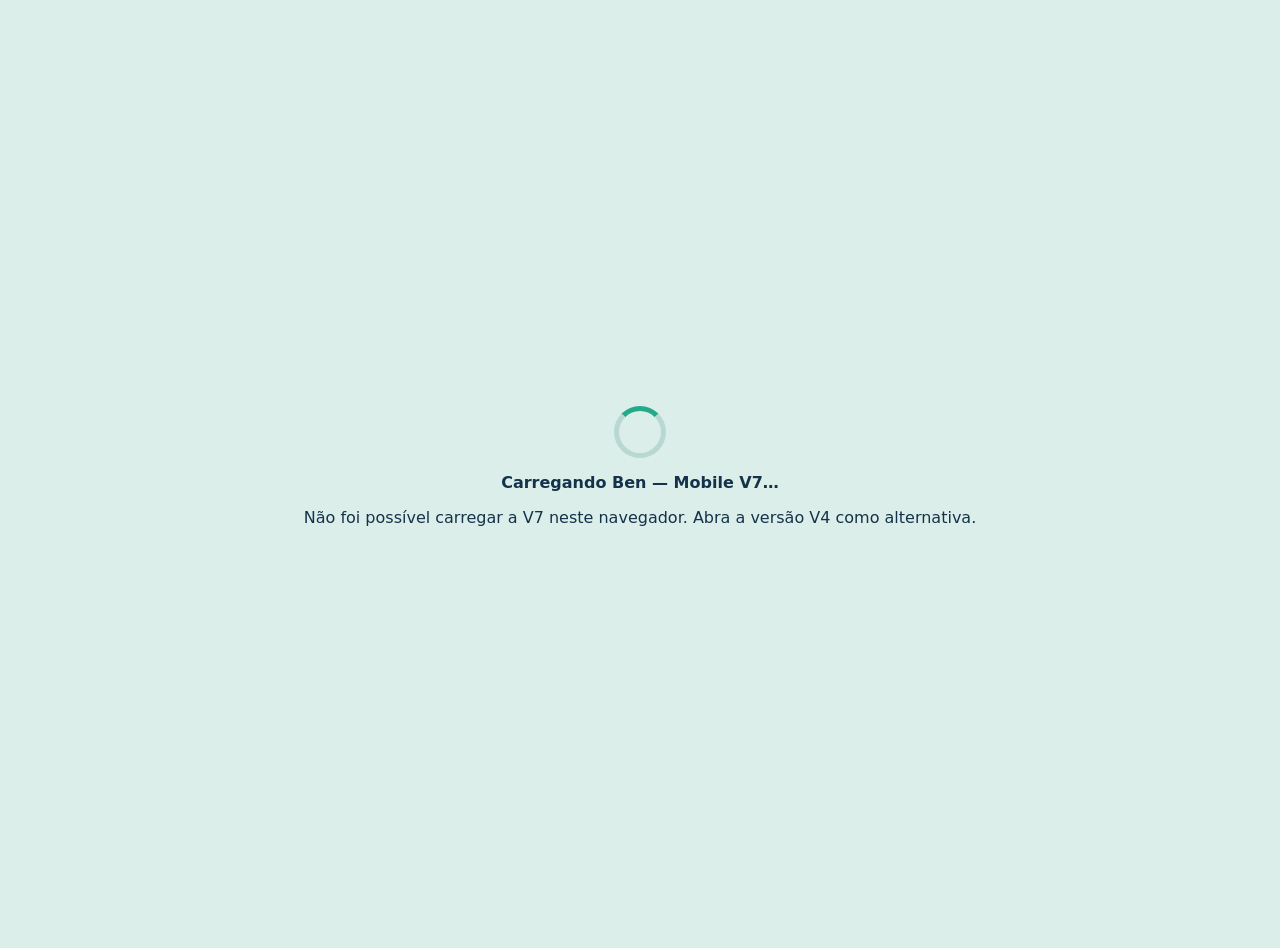
==== mobile-v7.html @ a277fc8c "feat: cria Mobile V7 sem iframes com escala e análise corrigidas" ====
<!doctype html><html lang="pt-BR"><head><meta charset="utf-8"><meta name="viewport" content="width=device-width,initial-scale=1,viewport-fit=cover"><meta name="theme-color" content="#14324a"><title>Ben: Desafio Molecular — Mobile V7</title><style>html,body{margin:0;min-height:100%;background:#dceee9;font-family:system-ui,sans-serif}#boot{min-height:100dvh;display:grid;place-items:center;padding:24px;text-align:center;color:#14324a}.spinner{width:42px;height:42px;border:5px solid #b8d8d1;border-top-color:#24aa8b;border-radius:50%;animation:s .8s linear infinite;margin:auto auto 15px}@keyframes s{to{transform:rotate(360deg)}}</style></head><body><div id="boot"><div><div class="spinner"></div><strong>Carregando Ben — Mobile V7…</strong><p id="status">Preparando a experiência.</p></div></div><script>(async function(){try{if(typeof DecompressionStream!=="function")throw new Error("Navegador sem suporte à descompactação local.");var raw=atob("H4sIANzxYWoC/9W925IjR5Yg9t5fEURNkUBlABUXBCIAFJKbdeGwRkUWp4qkmltdpgkgHJnRBBBgBJCVqCTMunuk1chMY5LNyDQPGtmqd6Qd65X1i3q0Kxvt0+af8Av2E/Ycv0S4e3ggkeyeNdueYSXCw6/[base64]/wJP03RBrK/DRw9ZXWxVbHbsl2WN8izbXNOfltXtruLL3YiPMGaPXW90z5l5gR9CwYbEi9E9eBlHU/7YTeL8W2jjh/1gPi57Os8Wyeje3J8NAh9qruM1yeF5Pk/m2FG6wjYhjINPy+2GQO2BEw4iF54TQAdWn/r9qB9VnV5ejFzHSS4vWNGe/vvgeppddYv0fbo6H02zPCF5F0rYS8SuPc2S3fUyzs/T1cgZL9NV94Kk5xcb7Oz+eA6Q7c7jZbrYjZ4DkHN7m3aLeFV0C5Knc7vYFRuy7G5Tuxuv1wvSZQV26zU5z4j11fOW/SqbZpvMPssBw3bVdExxN7qM8zZdcWc8jWffnufZdgWrTWaEkOEYUV/M8myx6E7JRXyZQotVtiJs/mzq1YxZX5cXnfE6ThJcMVldtgHzpBvnJIZRgFK7m2zdsUwvcuzE/ApWsMmW5ncLMt90+IS2UG1lFwSobHONsBulqwtY7Wbfg2UQsrpO0mK9iHd0FWPT3EXNXjzbpJekbDBfkCt5lOvuOzL9NoX1xOvuBfSxwH7YjhhtcoDzGia52ow32XZ20cXestVoGa/SNWwAfBjPtnkBlddZiphlnffIjkzz7F1JEpZjDddXHFv33CQi4YCRBVAVGfXCfk6WrOAdW8owcMYLsoEuuzCHGeKh5/bJkhOda1949oVvr/[base64]/[base64]/NZmRGfPxtIQ1VnJPvQJi5HQDJhw4ga69MZzSaEkApuebSd9RqjcsZxlOAPBD5mPLIUbzdZFbXDe5bXS+6b/WBWgWlBvflWeNsAe/lrGdpPgMRHW+sGaHi5948TMJBAvP3+vdtCXeWF9zv2Ee078/iwIP2MAmlfd+F5We4dTe7UW8QjCuizbMNUGy7GwEENSgAw13vDJh5D9IhIVej/pjtUNicbYSwHXoISk4eDDDOOAbmvQK5uJiP2Dz3Sv8W4yDL+IopTKOB64jdLHMpZFFebwD4cnveAHmUNllBstqc/[base64]/fmQTIOBI4Gt+Ja8+ynfNRqsYeL7ao7HsRJUtEZdhPEYuWoXpbogv0iadk304cuaXOPsXcexy/Z4NTcrtaWHqQGcAnVeUM4HqUHMh/7mYAwqkZQMSUjCOgk2zFSZ0TUFBSJ+r8yNk5O/vpKpYBon56SRDGBrITSj+yXrR/FluQOzBtEAR0k/kHUM4C5OHcY+JwhJ8kdU8t9zYs/1nb00b6tYxouFUWlj46Mt1anrmz7oU1R2U9YquCqDypJZgaSb5dO0eYMEHDSuX24PR9oe7IEjFkBuJXFxQQCzLomS0IRZRVGAX2D/[base64]/VRJTCob9JU5R2H3MpCtQ4I1vPjwPEG+x6O1OX2pbANxkfryop1AQQrJsM2NzXCAK7FJt9SNaSL+8CgPft6PQqnuoolukcBqcHCc1VWdY8A4Od9xb0ROKZxrF6xIevuarucAq2JyaUraps1bVwuhCSm3/fq7NM3sc+aeaVve8MUL3xhnbvMYgqNK1lXbh2D7akam/0AqRI2YjeHDafbNPAPTHS5RrsNPQzb5QrWM88t+I/ibKgaPAzVUn/[base64]/vi026XzXFTJV2HFikZyjNKi1EVM1gvs1o476nVxk4q5HvU41vaCiA6RUT8XwnpoffBKNMEbxMwzA2BgcMDYQhsjEQE1znEGnWho1gVlHgaRHchnUl10ITXJNOL9VtDF8sX8ketlAH2RTsZO6WuJGx6iqeo/N/kFZr5F9n95Rvk8P+ZY+FGNd6mASCx0o9r3bQ9u+Ulz+JDvPSlXlHNQeXVVxxpQwkzQnzPHLuLbKRqZkRiJ95+xZfxfb5BghAISzjK/ajg2SoGNRbwZFLe5wxIG8VTgnE1OktqtzeDsOHbobncQb+KGNZyLzYKCicAoqSQIEvkqvGzcpH1lMCrkJI1enbB/[base64]/M/3dbJzzKv1m9SAIVUdq3kI6qaeF3lKJcugu3Ev8RTmjzYIDarYuLJUdsbHaYyomBAQT0ilho6VHmXzgcqePlcroYNGSUZPQuQTTPlUxGmwFO7gRvcd4UVHLA0t11O9yK7XC9SSKLwv1Y/CHvqpa3pH8E/T739h0x3I3Xoe+vQ1H7/ebRjcl+qHwX/Obu/NBsRLpmDgk/lg7su+gG5Jn6B12vifDxLdGqBBXv1SyuXWlN2E6FJ2PXaUV1ru1DVOdVnQjlAZY7OcBnxn1Hw7zz7/8tXZ07NGjyp14TBPii87vcuTup+2u4F8NBRyPdAkGDUOJZhTPwqdMJFZ7yDSVSeqy9Z0J2rygQ6TgeUVT2UzoVyFdNjAZxgwjnHYDcwBlyRikr4bhINAkQ/hUZN0IqilOFcCrtsI34o7K89yswRs9OtGd5vTr7SPCGdsQAjFh82QcpuXplIIBZiCvZgFirlV0mSS4ET4SQH3ynFHi3C66fj3TDr3rMERKMNLMHhx9Jt07EgcbKByb6HiF/cDL9Smfqdzg3I59Cc9QRhKvs3gKE0UZm4z1z2qoaBGgfEKaFtni915tgIrKQDGEd2HfY3CB/4M8TAJmEc1c5TJ1wf2IoW0GfFiJ1Yk6uOmE5j1zYYbAt7jZpsnTQQDqRrt0RJaUYVzimFpMGmjDM0bRQ+QEB7ugR/1hwb/vJhbj7q1NToFXQQ7lJ0vsH2HfSJ5xtfbRUGsXlhYJC5AKV918URd+MetGMGzitFTLkZKMtAmymPffqS+qXHTH/72r000xinL45TlS4CKxJmQZFd4we/tBHKDoRcedAI1eOAlVzmFluorl+Izun08FOaMa3ZBZt8q2mCNc0nri7zbOVd5Qr4vO+/SiK7G42DuxLmF73Ar8S5s554z9fq+PpE7cBcq+/jpm8tpwJXcwW5dGgW6h7pP4H/VFLjL1Dyewwdzyq3pGA2oQ9ShC+NqaB56Zml4qe8/2bY17UHTvisHQWOMJNXWCyLpvHy7Sg+Qmisd97ruHWjNbQhIEENa6fK8UR565cGzXx700jNyQfSIg2z6c9BWMHB1hGQTpyszU0atr8+Zsg9MueGono4sBu4Pq3ElCPR90wFz4zl9PJxOgXkcd04/QIvrrkf01MnKIFUdifuSsA1u2w1HHdG/[base64]/5D14rY13pFxy/[base64]/O3eXpFEjn2NBKbL7p1T5XMYFg5NVm0fnwlABP2Mc+idBtSuB04jvI8I2NUAUbV2wF1GgACZ14YD/by6nrZmminU0An9FUXc3JuPf7QRQg9MehOyeYdwWMfqSs1BN7t+ZQJiyNk4LCLDIyrq+uDcQ+jWxV1Mpz7c6fpVISPHbBT/4tsvQbodhEg1xQqNFGHYaZycqhxEbpXmkUqaL1Zi/SYky6fCj0p3kEOl7tNEJIEHYT6wD08ZtiKaFxPUpDo79/PPpwlCUmGtwQJaHDozbFtOS/zNtebiVMqrbR+8rI3VqmHplTHnJ9lSZyCKW/[base64]/EBNuaAMYcjklloT1lCkoBPp7FSuY/FOzflgsotATosiSZR4t4lplB1i7QMRtHE4lAGId9/[base64]/6R9n7QWXkDkF31HvXFEce1G1O3FuDQIojn9a1bs9hagCfN6gb5bQVv+ex4kU3qJpA5/b9aeDZaP4modepx7rJU0LnrzytQ85g6dC8i+lTBw7rKpREIOb86ECEJT029qQIy/l2sTicxRUpWVwqhUrt1dDGo8LZfekk2u/fJfND4/fHRL1xqN9JVZMVNam9yjT8Y40z02mk3OuP5SB4g4ESesssltJDPK60O8kN6TSGqQXTsB8mVaJqyLnOP1sSULHaVY5oSGN5xfUVZRLxoV0TOWqK8MCtUoQHrhQCQjc9dVh4A7q1lWxYJbfVEulcSMU1x2tdbev792sJokxDi+5bg/tWF9NB3fv7Kq2Se64jOXMSj+F9l2a1SqmQrOaw2jJOldklhegH0gkBz7etpyMp6pucsXZdplfSM5v7e4GBO4TYM0SoIfb+oAqxh98dxbOsWrvG2N+9NgHjBRNaTL5Zm/T7YM/WbVPL6wvtVY45r5AyiAApPkOKIXacDiNTWC0a3LHKcUqo1hKKDsQe6lbjgaqV5XiQA5X2hxBW/UCRdHUJfWjMJvkoS0OvDNLcK/u+jKUNBy7u+2MBAwYliTdtnx5jHA2inhMAAHrDQJn3savtRQG1td1Ajwhl2Ffu7ajOc7i7kQYaUCnMThxqx1zlO3GoJcWwDKUTydAp/RnXdX+p4nyt9+lJJ5uOGiOzV8JnmxGuIBDM+jmIim5Oku2MJN1lxjUifOxcP7iuDthxj3+QLvGGpHi1GesX5OAsq9d72Z3G7jvq09uPwKjcwqrfg/KRW8vyYiQQbNK9FBneS4Fm3CKzpiAAuxgLDo+zb61EXKd09qpXeucUr8ExomYwD+eRfY9EYPcnnaZAR5cHOtr8tM+rUt7dwV4e+rpMs6IREfpBzxjU+ZybzKxAXKOjv1B6tWbx6jIu9MB7c8Rx/XRJgc2B40kun/gp8FDSCPrjWqD5QFLTg6POYlF4zAyBilEFTa9PG1G9lOuo08U2x2OTjnEZ5aaUzgAcY2D7bJgMkvj4oNGmAwHXGGpWOwcLZBJpvgTJuKiD19a4WtYv0O48mLtaRzFzUTSduDvVibvEPEIlvu7gufigFnGHDkOhI/qDOPRNp76s0+rMiR0YYliYMv3SW1YGjY6P3sxzT2znudfZN+im1C691oXnQPbYqQTmSwEv+BvZms7XQsrXZlmek5u/v/k7yrjy7Wabx4sR/Aa+Ftuwk/M8XV1ktkXj/DYZni/Eq5tfA7cn0ilDo64nsVZWVwlPbqop5vqED28lsQUNcpzdyOISFCYVA9KQ7RKY3s3vQK5lVpxZa5AM2So+J8tyhrpWG96XRIKgJ7lMip2SSsWBpqOUihM8uehW/Ofn07jthkPb8/q253s2qAcdVhoFtjuA/6K+3QM7vCP1Ww+ilcNnI3gIvfu259C/ndocpeBu6V21cTVZ2SBfkFlI/AbEDE109BzpapWghvj6/SU81NhVJ0MjodQycWuOERcNSxHhT/QWAzNmpDWYF01XxNT0rqsuunl5TH1scpyLPD7L01KUmGbJjvtMwdRyvoVD/R42hzWDPjqEgX4aezF0MpT7EJ5b6VanMDLQm0fjtCnVRQN2D5bt9vmFWDVYTOOiMWrak9i6dEGF6xwKfWtOVdXH1q+iKR1QQwNtaYVCQRma9nm/ktLEIwlJzNQFHDmdSekvHND8kqUoiZ04wt/sPIe/hd80KF68h99W6FTv4bdMevVrbjxfnrLxwhtl81e89k+3MUgQ6/[base64]/hMLnL1XYB1zW9uos0PArVbMMXF2Qx707PO4D6eD6bzzpHJH3Nhvq8j7jXpwwpZoiVAz6lCJR6AIp/eDXs/[base64]/CXiys77bEekxWJUcWuXRC3t03iLtILqx8ZDSwsTJHhn1+K4CI5BevlRyD0haSuiwPlPgRvZrmxxKXbDX166AtIWoCHL6Nz8mtm0P4r/sSVx64t2SP1c+ekHzLjATX8Wb+wHd46D0bv+zP6rlBYbM+6G8xczbjphQeOu2w3Fvioi9+kl2egNTEHDUfvCCwxX+9YaeuQLH8cJf/U+ecXeTQ3QGXPfxubXdms7d9vvKw4qzRTFvWTM5X14z5QaX1DaQEMEE8fVO2A5MZ7D+Fk[... ELLIPSIZATION ...]QzLokgIRYYp7/99+UEq4ZSV/maTxLF+cwJ5Lf/A74fpsa9UQ5MOtIyPsc6e4CWFkZY3zzj5j2pSDSoJ+OOHTgXwm1DOgCmy/Kg2umyQqkwr8qWnkzo6Sku7YmHlnwAc9VK3uVEfmysDY1aIgNKjXmU2OiklWl+5phuQCmH19RYVttSU5ZJX69xI/6JX6nUTT0iIZfvIxVIPg1u9tmlr1PVxexxG5/VYrHZgwbDJgKl/GThYK3z+MffvmP6I15svjhl/+/pMSIEy9u75QYo9QA1BKD9YM0YNp6OH2RHYg7rd6ZptN8CtR181voxraWgLiVoDgwrkjKuCNtqfBXXAuezaA6qw0AyKF9CB5qMUWmOsMRqYsy0tAKlHCWxCQicYmzEDSc2NNxliVxpXLO8/Sc5DE1CwTG/q//sxSQzRj7jAXySyeGYi+uUMcu9M0ogV9GpYBadZ4pNqrAKh9IRSY2YXoL+txYphdtmMnYLZveymLrfLVMX7Aub36dp/A7XYF4oRfgEI5use8onlRGIyNdhjJDfizyIEqkY08pfcPaG/BeHdlJFCCJzFkynFf7NZhGA9RmKerfVhbnH01KL2WadK5h123zFShwM3r40gNUP1sQ/Pl49zzBKnubRaUUkzdvewVykh5o4ot22eS7Lcl3r+kRZZafwZtWj8exdDrVuK8n11ejwAGaivo2DfYYOTYNYsdF0Ctjr/cc6QX+xCuHRqvtYmGDiMPr9dgDIqiApknK34Ig2MAzWcTrgiT4i8Z3wA/qRE445a4v4gIIjnnfgY9VM2OHNhN5KHqm+F+RHS1kNQXUgJA3X3/a7lxj04vJu3SVZO967OulX0NPmKv94YfG4h7LRf/40MsRf5liJOSntGhcQlr84Bjq0fjWHkwI6BXZxq7d6nYvL1r2Z/HmokdTz9sXnZPW+qrFr/Tjkx/HSfIMbWEMvCMwUhs97+l7YAK0hn29xtPiS0L14n1nnM7bxll3zGu5a/cahC+yd5Q4OeH1gJM8i2cXlX+9gHc9qgLgCL1Ndn6+IO0WT2u3i16aTCYTJF784D2dIbut68us7dgOB0YJ1/p0Z0Dn3wILEwMShu/phPQYP+zRCJFi02694flkb1sUTNMOnf60h8Ww2t551qmtkN/HwPHYXoveyxnBwuMNEe/FaWlnPO0px6fwTKHwOXBzGkiLvYreu62TNQBiXE0FoMJLGOVgmCuUXJ207rfKwk22hrIdLcNZsfOjyTX3rYxaP/ztvwbuzL2xrVfAmNEVGDr3kWcLG2zUOmnZXEMH3Ry4cgqVfvib/wmwA0oDqAtnL+AnyCIo/cW/gv9v7d/g5N5+/30LJ8M2wJefvZh8pAQza9dgaKHS0uXo5lho+a73wzXEudlHJ+zXyUdlEKShkXTBBjZZ9/BX2eQjWNDtRNa5Bvp5TW/jBupFYHRgW6/+dJu+BxIBIuLMmt/HLnyH9e0B9PRHbZ7n0unFa+gkeXKRLpJ2jfDqtDndQkWcJOdxGMc6we6UwNbOGP9IWAKkVROilzcr8+FTX/Pts+8YZ83Ga9wGi5SOW9HzhiwZRUNhE8FgUtW2aJ1+bEpFew49UFmM4aJFpieifSKEMMjxJGaiOi2TA6WoIXoc+BGDiQzvRQoAZuiS4KpBnEZrALRf964mgTN+3dtNoj78oVJyggVUToL8hZ8oKSfXe/jFZSV7oERDpdXrHhdi4pFKTNoNxqTzQpSatIzLTfabSk76k8nOCZWd+IjSc1JKz/Eh4c9prGVAMbBRIvHtnHo8262EekFbuIYWEiRQWxmI25E5nJ5nMpaBul0neDun+PHpV0/hN2XGLPuR4wE6ZxmXnR7GHMMWnFAE4KgicrJ6JW1O1hWvsJeq89NqYyOoJd7W1427u4XbmuJ/r5EFgoPQbUjZAkPBRMq+YfsFKI09T6jUv9itsw1Uv+pGkQ1/d90o6DzohRGVTmXlR67f4XuSWgVlp6BY4WfCZmRU1t3vcZwV05CSyXA4HB/kPVj7O302IGbYdEC2VPP57hGI+WTy3Xg1We8rDpfA9D7Gea1gc0sz2lOVb6/CSeAdYY0ZQR1Zur3m0k17h0LutSTk2PYRAC/3E/[base64]/niyzL4VW5615vwMA8b8svHw6cTgeEQfIaGV3bs1tOCwwK0O545cv7UEOvYNyglB8zvQRFiLoa3huXeVKHPu0QwcASnrVmTDLCVl+dby6wFsu2VmtJgCjlHdsrVaqbud9lvG6bzOUG8pP1HG6BgKKDbhX48/MsXbVbsJY/vJqkMKP2R8wiocpR6yNqA5x81Hr7Ed3hH4BGwgahfI8pFmK59K7hl/M2VT1PJ/g1PAMTYYhgtjtVx9ThwfpnGpeOBKj+MRgPfw3U83HL0I6pXsZmbJeOWpq6ZuwFFTLz2EKbG1nCHTRq3abhtfY6NcPGWLc3VCh/wPSoDlenNhSkCRfEeFlde9PlVR7i1wXtnhN0xmVt1gPTtD78sAGbrXuovPQ45+6glshJ+GSSbBhDBr2OEUWxJsA4fL8sRjZNkxk7KIMn9P0DqRm+Z0mKWOHEXGG7xre7huY0DxLfS61Rky3ZTWiX8Bj6IHquOh2q45YVXEeq4UGNXafS5vYS99jnhIa5n4lL4j/B69fbiJGD7ypfT7Fdo4Oi+CKjB9uTFv9BLbOWla4s5i44JOjfiPzOtyZRP+1cV44MysIIpRX0moEOs0De3iGgLBAc8imZx9sFqhxMx6O0IDYoA3FlvsOTMPjphgSLEnRIAP5eGhGIkw/44YdHjcnQqIzSkUyFqUlvxTGhsQbNzrXJyl2zl5RMbAqRzvhAPSA2G1dxsBJbFq/IZKup9ibbzi6Yws5GrhxPTCqbB6HNCPI47P8ObeRp1Zqheltrp0HwYwkKI2kekkEhoeb3odFGtHb2Zu+coogYDJ0mzRC/1VBc/DHuRaFo7CVN80eqc9DDWnGOSP7cZy+effbs8y9fl3G2n46uy0Ot/jyYD0oneUym0XTesvk1oD3fsWfZZYy5jvDglgcnT6oevMCLfbfswRk6U4dUPfQjqYdwUPbwsuqBEC/xkrKHaA59DKUeAqmHQdXD59IcwkGYVKtwpl4SRlIPA3kO0ioWVRf+MB72q5Mi1xsEnlt1MZAA4fYcr5pFXPURJTAN6ZB+7s2HfakPX+5DWslrCRbONPRIBYtkkDiDqosgUqYR1OLnnr786vGLZ//N45efPwV8C6fkmzeO7b59a/MY2TdvXNuDRxa7yJ+gE80nG+cF+ek3/5z6/tv0fMX+luzKa8uZ0rUihVBWaZXe1e49eixB4cjTZRvsy/Ui3bQf/iz/+Gerhx2Y/hatDOz7+WrTph28cd7artP5/[base64]/MXfuTrFiKnHMPX4kQL2WJ24qDmdxCfueKrWnZoWmVwxPL6J3wJq2M8p/LSTXfViV73Y2cn76sX76sX7sd4z910xbbf4DvTB5OpBcnWS7B4ku5Pk/YPkfUdvROKJEGJvylHIAnB+LTH2YG+TqV5xaqyoD7DA+1YmbRL3RLUTMi1/dx64Pc/XMA00h5KdBhx0WHuvNwi0WmK5pz3PA5OGPz2a0AYdSq6cvcQjoMzR1GaXYqv0aqf4CbCRPOS+U6cV8Vf4MSkERvRftjNotwVyceyLQ2Gv8X12xvACw0v5PdXka3oi3Oaf/EHFVrAEUaIefMgcKV5dxkXjCQZ73QK5sLmasAc8cqeG6hW8B70AvziHZ6U8KCiXzqAt3j0e+Z5tgNtPtxv06pU5lC27zjahWpLC6AWLkqhSY9HRhTnDUHua0aSnKdilYAD3LJEzKSVKkuY8yV7FlCsAyacgbNYKX0MfAZlwlAlOhj8QWdTRnF+Nuj2/b+c7qgdgWunItbl+XIxQUnwWr9sdO8nj8+dJFQzw05FD/36DIQDpanbxVPiPHZt+r2vkCOEvHzqDzpoA7pkq+wGdX49W70i/J2YrUz4lkCo7Y7wQp10eAclnPuxTYkwkKLJ9xk3nWVa0WWf5VccueGkBNnJVOtvV6u6g7q5WdydtHxxkxwXfgxljd733D4or+70riourE14MYkpnzVw1oBXoT9QR6BOoTLz86gFI1/fug2IHGsIOVIIuLy5o8Wy3r/H36vg/TsgTVBDbF9B3vEQtSAMSMKotqdQqqMdCU9pux3YHsIVq3k50LuBnqtq06ekp1DrhXXfs8+bqon7U+RCepTbTW4ZQq9eA2MrPp+3WSX4Ce/bknP47PWl1Wo1gQWXvNaEBi8gkbfpJBBb9c8b+PAY1ugAq1mC1vJq049766mQK/3QeevZyRwt2WLCDgmpuwJV6RXyJphr+xCGfxOtJi4aStMqy/xqHntAJnPi0FH1335LX/NJA+kkwx/Y924/snhdVq2JCgs2StiNgC6/IUyhpv4ns8G1HncyUnKerLwC4fEZoqH6Z0eXYuIRqnlCK67OnZSmbU1vrUZt/bfYMoOM7D768ArgeGrg2yONDg0jd3WV154tsGi/OFuuLeNLzIw1jlcetFzD6eQCCvlPHIH7tqXU0JrouBUfXrc0X3kylN+Wc8QGP2rJcWkGN4pF5Pga50EbhYK/zDL8hTRKbfuRSI/J4Ur5/g9V7McgUvWwKNqCsWjFVSTz3nij61FR/q3LQdypEg4oFuD6b4YOe63dUA4zOgio3nWvjfn7QA/7RuhcPp940bEm/0BVT+k9+oumuFNSULEFfpQBHfNigy0kot40aKDCy7GrSTXYPobad7SbJFf6qz5rqaaCOeTXlOZvPYRtXI/XFUvpRx47dyfUaZALyn+zqAatrr3cjyoCyHS/Z21NWcVqrOFUr6qps7JUDdGsDdOUBvHKAbm2ArnkABUdAy65Y2qBvU+UZtrFNNWf8QR19eCIiNfJg3GMaVcotejMbmP1trY076AzkLtUzjPuGMM1UNSNq+0ISp5HNm/SYk+YBp/XB4AFtugblbE3oaUWnUbCw2zapjOfiwrHx/3pev9OSajxebHN5j+UPUJpIFV5SnH1T1fGwjutp6o74cuUEWzKV/BWUxIs/Fp+0ZHO/6kJrkFnsaYdPfc+W9hAUOKBe8Nqinp1L44mx0ElMV/gaffKOTZkq8tXO2Fyl5/ZtSfcRYGaI7nudxnZ+hRNaubFiGDUP0PWCxhHcsn/002lonaeLBRMborFRrsX5rF0Dm801py+eP/BYNeytJjllapG+t91qFm+UDBxQwJq0E/rBUvZfL/QE0dVkKiUeGOFIyunLlANocexDb/FfmVLpQDWyqc93GHSQiOq1XUNtB+tqeMKWtyEJ5+iFyoxdtv9uRxrIDM5G0H7/PG59/730/GTRUmSIOjmue9DCDOMcho5jtU6Mh4VuiDMKOzTE2Sp2YLIuu9vULoBEumA9p7wjtK3P8FNjkxb7ylhV/[base64]/2VbQEXUO/tCW/j0XOIgL+j3lEsOwmQftJieG4RGOI/[base64]/Wi7b5R21bsa2qjwbhafdEYnODS6JsrxLrpuRJd4Aiqh7dtHVau0wMimq8HPk/wUyKQfyoYYm1KToLX90O77ds8douQ01XX1ugYZy9oZhSxZLNJ1Qdp3W5LvaEsC48plnOMWacx2BvO9KwFtWFSesF/jE3WY2+9H7Zox3Xt/UjOmYZc+9Pb7Tq/IwKisyA5PnHivce99d4qHaoaY2NUm33WuSyOfPveMpr5MUxW9M4ffjxyd7Q2TfbQ/ILm5I5lnRlBfdDFBZ/muN8+hGwZq4aPuUT9g0e6weAVaW5y+euIMzBHRl1K8NKv6xsHDKP7bxdOoqnwnle9K7zKXYrfE4FQYwErAsvFPPTioOmrgwSlP4jUmbX74YdObNu+JFT5PYPeo8MAwd62OfX01YkUzqpL81N4pz9/sRS/MzT/R2vOX1O8/UTqS3nyjvPkGsaHPLH1PqHODl8vHBpMK7dLh8C2gRvdYHdSVqleOfBEXNbiJALAGzPxhoGoGwik6eKhbSVq2VFcGzKkjjjtQ7FbyoDeQ/OFgilV1HiQPDf2ArDeCnQV2iROMk0lbWVJXwjzwQ8f1xuJgRKv6jVT1G6XqnchmXx0RVXQgJfGABlgQgWkNtAnB6/jrG8SMhEdmOnSq6nwzTPTt0FFeV8kStxMsxt3xNZR7/9b4u7LBbYPQD4QczXruSFQcrADjTfzNqfNxbzhyey5qZxLG6mF8VSQKN19eKeeuKEXUc1jyzlKrtEX/NIdHetHj16tKR8jMr3cgMZZ3ZY6+q87eJC0mezcqASrFK/EAIUzfaoppGksaP6uUsIexpCyIF/SBv8Ajefiv3GkTPKIVT7tJL4hk5LkKAiozDG2lUe3MtIyFkueAj6Y+sP/Hu6qTeYyxj3fmR7xZxzwITcyqT/ROyxa6xFj6WHrJNMiqALnJww2YeGDZ6B2elN4cnPBHbXEbdpXAwQr2enbhKiE5owA5nk1PdUe00pQAfnnxpByhus+4MxY/[base64]/pkJU4IZfV1+F0KtIcb9uK0M9bG4haS6YmVUXhui3rXSa+ENOvRCpOpjDzxGB8hhm2QjCy8DEBPoSHflSF+HaG5Apy8+tqCvj5fTOtUXE/Ra5RtaD7+1YUpQXGVdCtYS0J3bqm8p7LpicraAJm1YfpSgowZs8Ve1ND18Ib54oDVZ9/iLui1JQ6/ucIWDlNDM+sT7DmRo0Q6hzEDwLOmbD7lX5yuHXE1RR6Xn1Hm8RlZe/ypFx4Yn/[base64]/yavPkPTq+Wy0ttWKAunKaQ18GsZ9bU7EJTrDEyX/CBSpe8AVcKmHJnuNf7VhIbXnKeYs2M+KCdV5Xcx8eM2sqqPlA/3Yu+nH52U/dDmeMcIu3zCwNSoCaEJQ4WD8Pybskubfu9+xlkQvYWE1bfnaV5sJiLznN7UghRJi1GqsssqpJA4XnTS5l1+3Obr/ThyRq7jdEZdN6CpgFWPbMcgsHijjriU4mTi7ssrL3jla15pxP/a7FZq+u+e7iNW/uGHIp/2ww+Nqa6PnI4op8HJtFC5RqK8W+II4sNcZfVTFeqWEfDAr62gDI7pNwbIJgYp/nW8pB8avyyzz9XvWii3YSgft6jg3IJ+gO3TXFpTDxJvF9egoKxnsD1pVXegTHP6gt9jdsJwTbvHV/yKlFc4V3bB2xK/M0dyrqiCigL6ySYreuKWFG064uMaNYIXXf+xdsHbQ/0jRvrXsTHZmd4SRy/e0T8IdYfPP9GeSo2l1hvda+W3Pg6lpJ9O/I9b+CWWRcoQTb/LiJg2fRBEQXiTeCn1dWkC5otHjD3VOKXCGmlmnrYAdqFV9aFKSUGXv5honEV5c0xZTR/x1rteWsodLlVesMbW5DxDunjpq4J3v2tA/lBgQ2v2VqpOPw54zM0DbD38Q5AVPsuPpjfhU/[base64]/J0vv+ejm/vzHUwo5tV+cZOriZXXVY72U129Oc3kt+2jBlIrjqnPcf9/vuqZEdLJF8NDmG4USfN2ffZbaWzidzRhx8mV6AijI/oit2lYH/QvrW3xu7oXgBqTqn8pio7ogY4YbtEEzpwBcYwNoW/l5Ch9im2h+h2b7ueUzvnZHRxNWZkseMey07pzIY+7etY5B0V7M708vkTepvJ6E2L4rH1dt9A1D959BAv3zuFvxeb5eL0J/8J6tkIMecRAQA="),bytes=new Uint8Array(raw.length);for(var i=0;i<raw.length;i++)bytes[i]=raw.charCodeAt(i);var stream=new Blob([bytes]).stream().pipeThrough(new DecompressionStream("gzip"));var html=await new Response(stream).text();document.open();document.write(html);document.close();}catch(error){console.error(error);document.getElementById("status").textContent="Não foi possível carregar a V7 neste navegador. Abra a versão V4 como alternativa.";}})();</script></body></html>
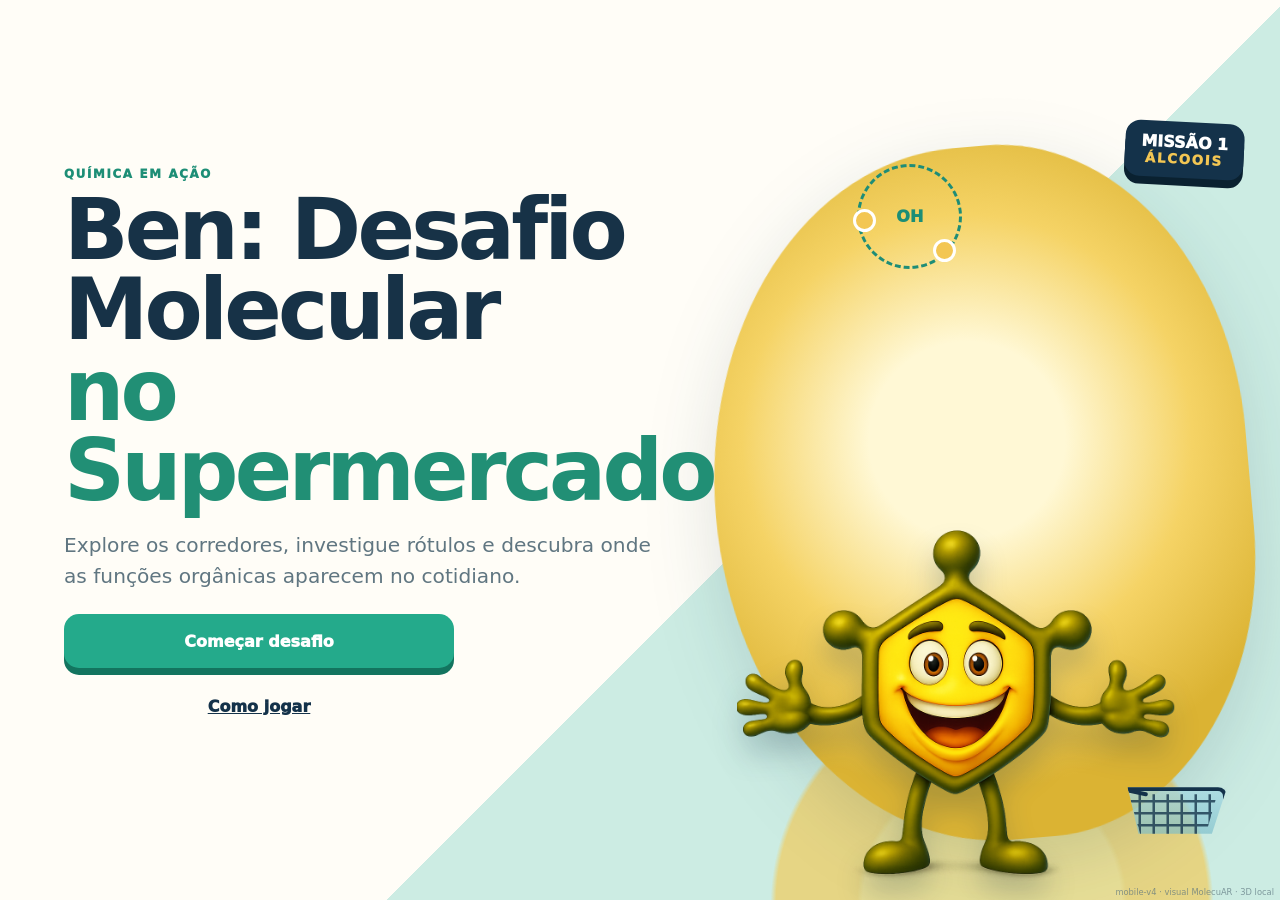
==== commit 571af687: "fix: remove bootstrap quebrado da V7 e usa versão estável" ====
--- a/mobile-v7.html
+++ b/mobile-v7.html
@@ -1 +1,23 @@
-<!doctype html><html lang="pt-BR"><head><meta charset="utf-8"><meta name="viewport" content="width=device-width,initial-scale=1,viewport-fit=cover"><meta name="theme-color" content="#14324a"><title>Ben: Desafio Molecular — Mobile V7</title><style>html,body{margin:0;min-height:100%;background:#dceee9;font-family:system-ui,sans-serif}#boot{min-height:100dvh;display:grid;place-items:center;padding:24px;text-align:center;color:#14324a}.spinner{width:42px;height:42px;border:5px solid #b8d8d1;border-top-color:#24aa8b;border-radius:50%;animation:s .8s linear infinite;margin:auto auto 15px}@keyframes s{to{transform:rotate(360deg)}}</style></head><body><div id="boot"><div><div class="spinner"></div><strong>Carregando Ben — Mobile V7…</strong><p id="status">Preparando a experiência.</p></div></div><script>(async function(){try{if(typeof DecompressionStream!=="function")throw new Error("Navegador sem suporte à descompactação local.");var raw=atob("H4sIANzxYWoC/9W925IjR5Yg9t5fEURNkUBlABUXBCIAFJKbdeGwRkUWp4qkmltdpgkgHJnRBBBgBJCVqCTMunuk1chMY5LNyDQPGtmqd6Qd65X1i3q0Kxvt0+af8Av2E/Ycv0S4e3ggkeyeNdueYSXCw6/[base64]/wJP03RBrK/DRw9ZXWxVbHbsl2WN8izbXNOfltXtruLL3YiPMGaPXW90z5l5gR9CwYbEi9E9eBlHU/7YTeL8W2jjh/1gPi57Os8Wyeje3J8NAh9qruM1yeF5Pk/m2FG6wjYhjINPy+2GQO2BEw4iF54TQAdWn/r9qB9VnV5ejFzHSS4vWNGe/vvgeppddYv0fbo6H02zPCF5F0rYS8SuPc2S3fUyzs/T1cgZL9NV94Kk5xcb7Oz+eA6Q7c7jZbrYjZ4DkHN7m3aLeFV0C5Knc7vYFRuy7G5Tuxuv1wvSZQV26zU5z4j11fOW/SqbZpvMPssBw3bVdExxN7qM8zZdcWc8jWffnufZdgWrTWaEkOEYUV/M8myx6E7JRXyZQotVtiJs/mzq1YxZX5cXnfE6ThJcMVldtgHzpBvnJIZRgFK7m2zdsUwvcuzE/ApWsMmW5ncLMt90+IS2UG1lFwSobHONsBulqwtY7Wbfg2UQsrpO0mK9iHd0FWPT3EXNXjzbpJekbDBfkCt5lOvuOzL9NoX1xOvuBfSxwH7YjhhtcoDzGia52ow32XZ20cXestVoGa/SNWwAfBjPtnkBlddZiphlnffIjkzz7F1JEpZjDddXHFv33CQi4YCRBVAVGfXCfk6WrOAdW8owcMYLsoEuuzCHGeKh5/bJkhOda1949oVvr/[base64]/[base64]/NZmRGfPxtIQ1VnJPvQJi5HQDJhw4ga69MZzSaEkApuebSd9RqjcsZxlOAPBD5mPLIUbzdZFbXDe5bXS+6b/WBWgWlBvflWeNsAe/lrGdpPgMRHW+sGaHi5948TMJBAvP3+vdtCXeWF9zv2Ee078/iwIP2MAmlfd+F5We4dTe7UW8QjCuizbMNUGy7GwEENSgAw13vDJh5D9IhIVej/pjtUNicbYSwHXoISk4eDDDOOAbmvQK5uJiP2Dz3Sv8W4yDL+IopTKOB64jdLHMpZFFebwD4cnveAHmUNllBstqc/[base64]/fmQTIOBI4Gt+Ja8+ynfNRqsYeL7ao7HsRJUtEZdhPEYuWoXpbogv0iadk304cuaXOPsXcexy/Z4NTcrtaWHqQGcAnVeUM4HqUHMh/7mYAwqkZQMSUjCOgk2zFSZ0TUFBSJ+r8yNk5O/vpKpYBon56SRDGBrITSj+yXrR/FluQOzBtEAR0k/kHUM4C5OHcY+JwhJ8kdU8t9zYs/1nb00b6tYxouFUWlj46Mt1anrmz7oU1R2U9YquCqDypJZgaSb5dO0eYMEHDSuX24PR9oe7IEjFkBuJXFxQQCzLomS0IRZRVGAX2D/[base64]/VRJTCob9JU5R2H3MpCtQ4I1vPjwPEG+x6O1OX2pbANxkfryop1AQQrJsM2NzXCAK7FJt9SNaSL+8CgPft6PQqnuoolukcBqcHCc1VWdY8A4Od9xb0ROKZxrF6xIevuarucAq2JyaUraps1bVwuhCSm3/fq7NM3sc+aeaVve8MUL3xhnbvMYgqNK1lXbh2D7akam/0AqRI2YjeHDafbNPAPTHS5RrsNPQzb5QrWM88t+I/ibKgaPAzVUn/[base64]/vi026XzXFTJV2HFikZyjNKi1EVM1gvs1o476nVxk4q5HvU41vaCiA6RUT8XwnpoffBKNMEbxMwzA2BgcMDYQhsjEQE1znEGnWho1gVlHgaRHchnUl10ITXJNOL9VtDF8sX8ketlAH2RTsZO6WuJGx6iqeo/N/kFZr5F9n95Rvk8P+ZY+FGNd6mASCx0o9r3bQ9u+Ulz+JDvPSlXlHNQeXVVxxpQwkzQnzPHLuLbKRqZkRiJ95+xZfxfb5BghAISzjK/ajg2SoGNRbwZFLe5wxIG8VTgnE1OktqtzeDsOHbobncQb+KGNZyLzYKCicAoqSQIEvkqvGzcpH1lMCrkJI1enbB/[base64]/M/3dbJzzKv1m9SAIVUdq3kI6qaeF3lKJcugu3Ev8RTmjzYIDarYuLJUdsbHaYyomBAQT0ilho6VHmXzgcqePlcroYNGSUZPQuQTTPlUxGmwFO7gRvcd4UVHLA0t11O9yK7XC9SSKLwv1Y/CHvqpa3pH8E/T739h0x3I3Xoe+vQ1H7/ebRjcl+qHwX/Obu/NBsRLpmDgk/lg7su+gG5Jn6B12vifDxLdGqBBXv1SyuXWlN2E6FJ2PXaUV1ru1DVOdVnQjlAZY7OcBnxn1Hw7zz7/8tXZ07NGjyp14TBPii87vcuTup+2u4F8NBRyPdAkGDUOJZhTPwqdMJFZ7yDSVSeqy9Z0J2rygQ6TgeUVT2UzoVyFdNjAZxgwjnHYDcwBlyRikr4bhINAkQ/hUZN0IqilOFcCrtsI34o7K89yswRs9OtGd5vTr7SPCGdsQAjFh82QcpuXplIIBZiCvZgFirlV0mSS4ET4SQH3ynFHi3C66fj3TDr3rMERKMNLMHhx9Jt07EgcbKByb6HiF/cDL9Smfqdzg3I59Cc9QRhKvs3gKE0UZm4z1z2qoaBGgfEKaFtni915tgIrKQDGEd2HfY3CB/4M8TAJmEc1c5TJ1wf2IoW0GfFiJ1Yk6uOmE5j1zYYbAt7jZpsnTQQDqRrt0RJaUYVzimFpMGmjDM0bRQ+QEB7ugR/1hwb/vJhbj7q1NToFXQQ7lJ0vsH2HfSJ5xtfbRUGsXlhYJC5AKV918URd+MetGMGzitFTLkZKMtAmymPffqS+qXHTH/72r000xinL45TlS4CKxJmQZFd4we/tBHKDoRcedAI1eOAlVzmFluorl+Izun08FOaMa3ZBZt8q2mCNc0nri7zbOVd5Qr4vO+/SiK7G42DuxLmF73Ar8S5s554z9fq+PpE7cBcq+/jpm8tpwJXcwW5dGgW6h7pP4H/VFLjL1Dyewwdzyq3pGA2oQ9ShC+NqaB56Zml4qe8/2bY17UHTvisHQWOMJNXWCyLpvHy7Sg+Qmisd97ruHWjNbQhIEENa6fK8UR565cGzXx700jNyQfSIg2z6c9BWMHB1hGQTpyszU0atr8+Zsg9MueGono4sBu4Pq3ElCPR90wFz4zl9PJxOgXkcd04/QIvrrkf01MnKIFUdifuSsA1u2w1HHdG/[base64]/5D14rY13pFxy/[base64]/O3eXpFEjn2NBKbL7p1T5XMYFg5NVm0fnwlABP2Mc+idBtSuB04jvI8I2NUAUbV2wF1GgACZ14YD/by6nrZmminU0An9FUXc3JuPf7QRQg9MehOyeYdwWMfqSs1BN7t+ZQJiyNk4LCLDIyrq+uDcQ+jWxV1Mpz7c6fpVISPHbBT/4tsvQbodhEg1xQqNFGHYaZycqhxEbpXmkUqaL1Zi/SYky6fCj0p3kEOl7tNEJIEHYT6wD08ZtiKaFxPUpDo79/PPpwlCUmGtwQJaHDozbFtOS/zNtebiVMqrbR+8rI3VqmHplTHnJ9lSZyCKW/[base64]/EBNuaAMYcjklloT1lCkoBPp7FSuY/FOzflgsotATosiSZR4t4lplB1i7QMRtHE4lAGId9/[base64]/6R9n7QWXkDkF31HvXFEce1G1O3FuDQIojn9a1bs9hagCfN6gb5bQVv+ex4kU3qJpA5/b9aeDZaP4modepx7rJU0LnrzytQ85g6dC8i+lTBw7rKpREIOb86ECEJT029qQIy/l2sTicxRUpWVwqhUrt1dDGo8LZfekk2u/fJfND4/fHRL1xqN9JVZMVNam9yjT8Y40z02mk3OuP5SB4g4ESesssltJDPK60O8kN6TSGqQXTsB8mVaJqyLnOP1sSULHaVY5oSGN5xfUVZRLxoV0TOWqK8MCtUoQHrhQCQjc9dVh4A7q1lWxYJbfVEulcSMU1x2tdbev792sJokxDi+5bg/tWF9NB3fv7Kq2Se64jOXMSj+F9l2a1SqmQrOaw2jJOldklhegH0gkBz7etpyMp6pucsXZdplfSM5v7e4GBO4TYM0SoIfb+oAqxh98dxbOsWrvG2N+9NgHjBRNaTL5Zm/T7YM/WbVPL6wvtVY45r5AyiAApPkOKIXacDiNTWC0a3LHKcUqo1hKKDsQe6lbjgaqV5XiQA5X2hxBW/UCRdHUJfWjMJvkoS0OvDNLcK/u+jKUNBy7u+2MBAwYliTdtnx5jHA2inhMAAHrDQJn3savtRQG1td1Ajwhl2Ffu7ajOc7i7kQYaUCnMThxqx1zlO3GoJcWwDKUTydAp/RnXdX+p4nyt9+lJJ5uOGiOzV8JnmxGuIBDM+jmIim5Oku2MJN1lxjUifOxcP7iuDthxj3+QLvGGpHi1GesX5OAsq9d72Z3G7jvq09uPwKjcwqrfg/KRW8vyYiQQbNK9FBneS4Fm3CKzpiAAuxgLDo+zb61EXKd09qpXeucUr8ExomYwD+eRfY9EYPcnnaZAR5cHOtr8tM+rUt7dwV4e+rpMs6IREfpBzxjU+ZybzKxAXKOjv1B6tWbx6jIu9MB7c8Rx/XRJgc2B40kun/gp8FDSCPrjWqD5QFLTg6POYlF4zAyBilEFTa9PG1G9lOuo08U2x2OTjnEZ5aaUzgAcY2D7bJgMkvj4oNGmAwHXGGpWOwcLZBJpvgTJuKiD19a4WtYv0O48mLtaRzFzUTSduDvVibvEPEIlvu7gufigFnGHDkOhI/qDOPRNp76s0+rMiR0YYliYMv3SW1YGjY6P3sxzT2znudfZN+im1C691oXnQPbYqQTmSwEv+BvZms7XQsrXZlmek5u/v/k7yrjy7Wabx4sR/Aa+Ftuwk/M8XV1ktkXj/DYZni/Eq5tfA7cn0ilDo64nsVZWVwlPbqop5vqED28lsQUNcpzdyOISFCYVA9KQ7RKY3s3vQK5lVpxZa5AM2So+J8tyhrpWG96XRIKgJ7lMip2SSsWBpqOUihM8uehW/Ofn07jthkPb8/q253s2qAcdVhoFtjuA/6K+3QM7vCP1Ww+ilcNnI3gIvfu259C/ndocpeBu6V21cTVZ2SBfkFlI/AbEDE109BzpapWghvj6/SU81NhVJ0MjodQycWuOERcNSxHhT/QWAzNmpDWYF01XxNT0rqsuunl5TH1scpyLPD7L01KUmGbJjvtMwdRyvoVD/R42hzWDPjqEgX4aezF0MpT7EJ5b6VanMDLQm0fjtCnVRQN2D5bt9vmFWDVYTOOiMWrak9i6dEGF6xwKfWtOVdXH1q+iKR1QQwNtaYVCQRma9nm/ktLEIwlJzNQFHDmdSekvHND8kqUoiZ04wt/sPIe/hd80KF68h99W6FTv4bdMevVrbjxfnrLxwhtl81e89k+3MUgQ6/[base64]/hMLnL1XYB1zW9uos0PArVbMMXF2Qx707PO4D6eD6bzzpHJH3Nhvq8j7jXpwwpZoiVAz6lCJR6AIp/eDXs/[base64]/CXiys77bEekxWJUcWuXRC3t03iLtILqx8ZDSwsTJHhn1+K4CI5BevlRyD0haSuiwPlPgRvZrmxxKXbDX166AtIWoCHL6Nz8mtm0P4r/sSVx64t2SP1c+ekHzLjATX8Wb+wHd46D0bv+zP6rlBYbM+6G8xczbjphQeOu2w3Fvioi9+kl2egNTEHDUfvCCwxX+9YaeuQLH8cJf/U+ecXeTQ3QGXPfxubXdms7d9vvKw4qzRTFvWTM5X14z5QaX1DaQEMEE8fVO2A5MZ7D+Fk[... ELLIPSIZATION ...]QzLokgIRYYp7/99+UEq4ZSV/maTxLF+cwJ5Lf/A74fpsa9UQ5MOtIyPsc6e4CWFkZY3zzj5j2pSDSoJ+OOHTgXwm1DOgCmy/Kg2umyQqkwr8qWnkzo6Sku7YmHlnwAc9VK3uVEfmysDY1aIgNKjXmU2OiklWl+5phuQCmH19RYVttSU5ZJX69xI/6JX6nUTT0iIZfvIxVIPg1u9tmlr1PVxexxG5/VYrHZgwbDJgKl/GThYK3z+MffvmP6I15svjhl/+/pMSIEy9u75QYo9QA1BKD9YM0YNp6OH2RHYg7rd6ZptN8CtR181voxraWgLiVoDgwrkjKuCNtqfBXXAuezaA6qw0AyKF9CB5qMUWmOsMRqYsy0tAKlHCWxCQicYmzEDSc2NNxliVxpXLO8/Sc5DE1CwTG/q//sxSQzRj7jAXySyeGYi+uUMcu9M0ogV9GpYBadZ4pNqrAKh9IRSY2YXoL+txYphdtmMnYLZveymLrfLVMX7Aub36dp/A7XYF4oRfgEI5use8onlRGIyNdhjJDfizyIEqkY08pfcPaG/BeHdlJFCCJzFkynFf7NZhGA9RmKerfVhbnH01KL2WadK5h123zFShwM3r40gNUP1sQ/Pl49zzBKnubRaUUkzdvewVykh5o4ot22eS7Lcl3r+kRZZafwZtWj8exdDrVuK8n11ejwAGaivo2DfYYOTYNYsdF0Ctjr/cc6QX+xCuHRqvtYmGDiMPr9dgDIqiApknK34Ig2MAzWcTrgiT4i8Z3wA/qRE445a4v4gIIjnnfgY9VM2OHNhN5KHqm+F+RHS1kNQXUgJA3X3/a7lxj04vJu3SVZO967OulX0NPmKv94YfG4h7LRf/40MsRf5liJOSntGhcQlr84Bjq0fjWHkwI6BXZxq7d6nYvL1r2Z/HmokdTz9sXnZPW+qrFr/Tjkx/HSfIMbWEMvCMwUhs97+l7YAK0hn29xtPiS0L14n1nnM7bxll3zGu5a/cahC+yd5Q4OeH1gJM8i2cXlX+9gHc9qgLgCL1Ndn6+IO0WT2u3i16aTCYTJF784D2dIbut68us7dgOB0YJ1/p0Z0Dn3wILEwMShu/phPQYP+zRCJFi02694flkb1sUTNMOnf60h8Ww2t551qmtkN/HwPHYXoveyxnBwuMNEe/FaWlnPO0px6fwTKHwOXBzGkiLvYreu62TNQBiXE0FoMJLGOVgmCuUXJ207rfKwk22hrIdLcNZsfOjyTX3rYxaP/ztvwbuzL2xrVfAmNEVGDr3kWcLG2zUOmnZXEMH3Ry4cgqVfvib/wmwA0oDqAtnL+AnyCIo/cW/gv9v7d/g5N5+/30LJ8M2wJefvZh8pAQza9dgaKHS0uXo5lho+a73wzXEudlHJ+zXyUdlEKShkXTBBjZZ9/BX2eQjWNDtRNa5Bvp5TW/jBupFYHRgW6/+dJu+BxIBIuLMmt/HLnyH9e0B9PRHbZ7n0unFa+gkeXKRLpJ2jfDqtDndQkWcJOdxGMc6we6UwNbOGP9IWAKkVROilzcr8+FTX/Pts+8YZ83Ga9wGi5SOW9HzhiwZRUNhE8FgUtW2aJ1+bEpFew49UFmM4aJFpieifSKEMMjxJGaiOi2TA6WoIXoc+BGDiQzvRQoAZuiS4KpBnEZrALRf964mgTN+3dtNoj78oVJyggVUToL8hZ8oKSfXe/jFZSV7oERDpdXrHhdi4pFKTNoNxqTzQpSatIzLTfabSk76k8nOCZWd+IjSc1JKz/Eh4c9prGVAMbBRIvHtnHo8262EekFbuIYWEiRQWxmI25E5nJ5nMpaBul0neDun+PHpV0/hN2XGLPuR4wE6ZxmXnR7GHMMWnFAE4KgicrJ6JW1O1hWvsJeq89NqYyOoJd7W1427u4XbmuJ/r5EFgoPQbUjZAkPBRMq+YfsFKI09T6jUv9itsw1Uv+pGkQ1/d90o6DzohRGVTmXlR67f4XuSWgVlp6BY4WfCZmRU1t3vcZwV05CSyXA4HB/kPVj7O302IGbYdEC2VPP57hGI+WTy3Xg1We8rDpfA9D7Gea1gc0sz2lOVb6/CSeAdYY0ZQR1Zur3m0k17h0LutSTk2PYRAC/3E/[base64]/niyzL4VW5615vwMA8b8svHw6cTgeEQfIaGV3bs1tOCwwK0O545cv7UEOvYNyglB8zvQRFiLoa3huXeVKHPu0QwcASnrVmTDLCVl+dby6wFsu2VmtJgCjlHdsrVaqbud9lvG6bzOUG8pP1HG6BgKKDbhX48/MsXbVbsJY/vJqkMKP2R8wiocpR6yNqA5x81Hr7Ed3hH4BGwgahfI8pFmK59K7hl/M2VT1PJ/g1PAMTYYhgtjtVx9ThwfpnGpeOBKj+MRgPfw3U83HL0I6pXsZmbJeOWpq6ZuwFFTLz2EKbG1nCHTRq3abhtfY6NcPGWLc3VCh/wPSoDlenNhSkCRfEeFlde9PlVR7i1wXtnhN0xmVt1gPTtD78sAGbrXuovPQ45+6glshJ+GSSbBhDBr2OEUWxJsA4fL8sRjZNkxk7KIMn9P0DqRm+Z0mKWOHEXGG7xre7huY0DxLfS61Rky3ZTWiX8Bj6IHquOh2q45YVXEeq4UGNXafS5vYS99jnhIa5n4lL4j/B69fbiJGD7ypfT7Fdo4Oi+CKjB9uTFv9BLbOWla4s5i44JOjfiPzOtyZRP+1cV44MysIIpRX0moEOs0De3iGgLBAc8imZx9sFqhxMx6O0IDYoA3FlvsOTMPjphgSLEnRIAP5eGhGIkw/44YdHjcnQqIzSkUyFqUlvxTGhsQbNzrXJyl2zl5RMbAqRzvhAPSA2G1dxsBJbFq/IZKup9ibbzi6Yws5GrhxPTCqbB6HNCPI47P8ObeRp1Zqheltrp0HwYwkKI2kekkEhoeb3odFGtHb2Zu+coogYDJ0mzRC/1VBc/DHuRaFo7CVN80eqc9DDWnGOSP7cZy+effbs8y9fl3G2n46uy0Ot/jyYD0oneUym0XTesvk1oD3fsWfZZYy5jvDglgcnT6oevMCLfbfswRk6U4dUPfQjqYdwUPbwsuqBEC/xkrKHaA59DKUeAqmHQdXD59IcwkGYVKtwpl4SRlIPA3kO0ioWVRf+MB72q5Mi1xsEnlt1MZAA4fYcr5pFXPURJTAN6ZB+7s2HfakPX+5DWslrCRbONPRIBYtkkDiDqosgUqYR1OLnnr786vGLZ//N45efPwV8C6fkmzeO7b59a/MY2TdvXNuDRxa7yJ+gE80nG+cF+ek3/5z6/tv0fMX+luzKa8uZ0rUihVBWaZXe1e49eixB4cjTZRvsy/Ui3bQf/iz/+Gerhx2Y/hatDOz7+WrTph28cd7artP5/[base64]/MXfuTrFiKnHMPX4kQL2WJ24qDmdxCfueKrWnZoWmVwxPL6J3wJq2M8p/LSTXfViV73Y2cn76sX76sX7sd4z910xbbf4DvTB5OpBcnWS7B4ku5Pk/YPkfUdvROKJEGJvylHIAnB+LTH2YG+TqV5xaqyoD7DA+1YmbRL3RLUTMi1/dx64Pc/XMA00h5KdBhx0WHuvNwi0WmK5pz3PA5OGPz2a0AYdSq6cvcQjoMzR1GaXYqv0aqf4CbCRPOS+U6cV8Vf4MSkERvRftjNotwVyceyLQ2Gv8X12xvACw0v5PdXka3oi3Oaf/EHFVrAEUaIefMgcKV5dxkXjCQZ73QK5sLmasAc8cqeG6hW8B70AvziHZ6U8KCiXzqAt3j0e+Z5tgNtPtxv06pU5lC27zjahWpLC6AWLkqhSY9HRhTnDUHua0aSnKdilYAD3LJEzKSVKkuY8yV7FlCsAyacgbNYKX0MfAZlwlAlOhj8QWdTRnF+Nuj2/b+c7qgdgWunItbl+XIxQUnwWr9sdO8nj8+dJFQzw05FD/36DIQDpanbxVPiPHZt+r2vkCOEvHzqDzpoA7pkq+wGdX49W70i/J2YrUz4lkCo7Y7wQp10eAclnPuxTYkwkKLJ9xk3nWVa0WWf5VccueGkBNnJVOtvV6u6g7q5WdydtHxxkxwXfgxljd733D4or+70riourE14MYkpnzVw1oBXoT9QR6BOoTLz86gFI1/fug2IHGsIOVIIuLy5o8Wy3r/H36vg/TsgTVBDbF9B3vEQtSAMSMKotqdQqqMdCU9pux3YHsIVq3k50LuBnqtq06ekp1DrhXXfs8+bqon7U+RCepTbTW4ZQq9eA2MrPp+3WSX4Ce/bknP47PWl1Wo1gQWXvNaEBi8gkbfpJBBb9c8b+PAY1ugAq1mC1vJq049766mQK/3QeevZyRwt2WLCDgmpuwJV6RXyJphr+xCGfxOtJi4aStMqy/xqHntAJnPi0FH1335LX/NJA+kkwx/Y924/snhdVq2JCgs2StiNgC6/IUyhpv4ns8G1HncyUnKerLwC4fEZoqH6Z0eXYuIRqnlCK67OnZSmbU1vrUZt/bfYMoOM7D768ArgeGrg2yONDg0jd3WV154tsGi/OFuuLeNLzIw1jlcetFzD6eQCCvlPHIH7tqXU0JrouBUfXrc0X3kylN+Wc8QGP2rJcWkGN4pF5Pga50EbhYK/zDL8hTRKbfuRSI/J4Ur5/g9V7McgUvWwKNqCsWjFVSTz3nij61FR/q3LQdypEg4oFuD6b4YOe63dUA4zOgio3nWvjfn7QA/7RuhcPp940bEm/0BVT+k9+oumuFNSULEFfpQBHfNigy0kot40aKDCy7GrSTXYPobad7SbJFf6qz5rqaaCOeTXlOZvPYRtXI/XFUvpRx47dyfUaZALyn+zqAatrr3cjyoCyHS/Z21NWcVqrOFUr6qps7JUDdGsDdOUBvHKAbm2ArnkABUdAy65Y2qBvU+UZtrFNNWf8QR19eCIiNfJg3GMaVcotejMbmP1trY076AzkLtUzjPuGMM1UNSNq+0ISp5HNm/SYk+YBp/XB4AFtugblbE3oaUWnUbCw2zapjOfiwrHx/3pev9OSajxebHN5j+UPUJpIFV5SnH1T1fGwjutp6o74cuUEWzKV/BWUxIs/Fp+0ZHO/6kJrkFnsaYdPfc+W9hAUOKBe8Nqinp1L44mx0ElMV/gaffKOTZkq8tXO2Fyl5/ZtSfcRYGaI7nudxnZ+hRNaubFiGDUP0PWCxhHcsn/002lonaeLBRMborFRrsX5rF0Dm801py+eP/BYNeytJjllapG+t91qFm+UDBxQwJq0E/rBUvZfL/QE0dVkKiUeGOFIyunLlANocexDb/FfmVLpQDWyqc93GHSQiOq1XUNtB+tqeMKWtyEJ5+iFyoxdtv9uRxrIDM5G0H7/PG59/730/GTRUmSIOjmue9DCDOMcho5jtU6Mh4VuiDMKOzTE2Sp2YLIuu9vULoBEumA9p7wjtK3P8FNjkxb7ylhV/[base64]/2VbQEXUO/tCW/j0XOIgL+j3lEsOwmQftJieG4RGOI/[base64]/Wi7b5R21bsa2qjwbhafdEYnODS6JsrxLrpuRJd4Aiqh7dtHVau0wMimq8HPk/wUyKQfyoYYm1KToLX90O77ds8douQ01XX1ugYZy9oZhSxZLNJ1Qdp3W5LvaEsC48plnOMWacx2BvO9KwFtWFSesF/jE3WY2+9H7Zox3Xt/UjOmYZc+9Pb7Tq/IwKisyA5PnHivce99d4qHaoaY2NUm33WuSyOfPveMpr5MUxW9M4ffjxyd7Q2TfbQ/ILm5I5lnRlBfdDFBZ/muN8+hGwZq4aPuUT9g0e6weAVaW5y+euIMzBHRl1K8NKv6xsHDKP7bxdOoqnwnle9K7zKXYrfE4FQYwErAsvFPPTioOmrgwSlP4jUmbX74YdObNu+JFT5PYPeo8MAwd62OfX01YkUzqpL81N4pz9/sRS/MzT/R2vOX1O8/UTqS3nyjvPkGsaHPLH1PqHODl8vHBpMK7dLh8C2gRvdYHdSVqleOfBEXNbiJALAGzPxhoGoGwik6eKhbSVq2VFcGzKkjjjtQ7FbyoDeQ/OFgilV1HiQPDf2ArDeCnQV2iROMk0lbWVJXwjzwQ8f1xuJgRKv6jVT1G6XqnchmXx0RVXQgJfGABlgQgWkNtAnB6/jrG8SMhEdmOnSq6nwzTPTt0FFeV8kStxMsxt3xNZR7/9b4u7LBbYPQD4QczXruSFQcrADjTfzNqfNxbzhyey5qZxLG6mF8VSQKN19eKeeuKEXUc1jyzlKrtEX/NIdHetHj16tKR8jMr3cgMZZ3ZY6+q87eJC0mezcqASrFK/EAIUzfaoppGksaP6uUsIexpCyIF/SBv8Ajefiv3GkTPKIVT7tJL4hk5LkKAiozDG2lUe3MtIyFkueAj6Y+sP/Hu6qTeYyxj3fmR7xZxzwITcyqT/ROyxa6xFj6WHrJNMiqALnJww2YeGDZ6B2elN4cnPBHbXEbdpXAwQr2enbhKiE5owA5nk1PdUe00pQAfnnxpByhus+4MxY/[base64]/pkJU4IZfV1+F0KtIcb9uK0M9bG4haS6YmVUXhui3rXSa+ENOvRCpOpjDzxGB8hhm2QjCy8DEBPoSHflSF+HaG5Apy8+tqCvj5fTOtUXE/Ra5RtaD7+1YUpQXGVdCtYS0J3bqm8p7LpicraAJm1YfpSgowZs8Ve1ND18Ib54oDVZ9/iLui1JQ6/ucIWDlNDM+sT7DmRo0Q6hzEDwLOmbD7lX5yuHXE1RR6Xn1Hm8RlZe/ypFx4Yn/[base64]/yavPkPTq+Wy0ttWKAunKaQ18GsZ9bU7EJTrDEyX/CBSpe8AVcKmHJnuNf7VhIbXnKeYs2M+KCdV5Xcx8eM2sqqPlA/3Yu+nH52U/dDmeMcIu3zCwNSoCaEJQ4WD8Pybskubfu9+xlkQvYWE1bfnaV5sJiLznN7UghRJi1GqsssqpJA4XnTS5l1+3Obr/ThyRq7jdEZdN6CpgFWPbMcgsHijjriU4mTi7ssrL3jla15pxP/a7FZq+u+e7iNW/uGHIp/2ww+Nqa6PnI4op8HJtFC5RqK8W+II4sNcZfVTFeqWEfDAr62gDI7pNwbIJgYp/nW8pB8avyyzz9XvWii3YSgft6jg3IJ+gO3TXFpTDxJvF9egoKxnsD1pVXegTHP6gt9jdsJwTbvHV/yKlFc4V3bB2xK/M0dyrqiCigL6ySYreuKWFG064uMaNYIXXf+xdsHbQ/0jRvrXsTHZmd4SRy/e0T8IdYfPP9GeSo2l1hvda+W3Pg6lpJ9O/I9b+CWWRcoQTb/LiJg2fRBEQXiTeCn1dWkC5otHjD3VOKXCGmlmnrYAdqFV9aFKSUGXv5honEV5c0xZTR/x1rteWsodLlVesMbW5DxDunjpq4J3v2tA/lBgQ2v2VqpOPw54zM0DbD38Q5AVPsuPpjfhU/[base64]/J0vv+ejm/vzHUwo5tV+cZOriZXXVY72U129Oc3kt+2jBlIrjqnPcf9/vuqZEdLJF8NDmG4USfN2ffZbaWzidzRhx8mV6AijI/oit2lYH/QvrW3xu7oXgBqTqn8pio7ogY4YbtEEzpwBcYwNoW/l5Ch9im2h+h2b7ueUzvnZHRxNWZkseMey07pzIY+7etY5B0V7M708vkTepvJ6E2L4rH1dt9A1D959BAv3zuFvxeb5eL0J/8J6tkIMecRAQA="),bytes=new Uint8Array(raw.length);for(var i=0;i<raw.length;i++)bytes[i]=raw.charCodeAt(i);var stream=new Blob([bytes]).stream().pipeThrough(new DecompressionStream("gzip"));var html=await new Response(stream).text();document.open();document.write(html);document.close();}catch(error){console.error(error);document.getElementById("status").textContent="Não foi possível carregar a V7 neste navegador. Abra a versão V4 como alternativa.";}})();</script></body></html>+<!doctype html>
+<html lang="pt-BR">
+<head>
+  <meta charset="utf-8">
+  <meta name="viewport" content="width=device-width,initial-scale=1,viewport-fit=cover">
+  <meta name="theme-color" content="#14324a">
+  <title>Ben: Desafio Molecular — versão estável</title>
+  <meta http-equiv="refresh" content="0; url=mobile-v6.html?v=b595e19">
+  <style>
+    html,body{margin:0;min-height:100%;font-family:system-ui,-apple-system,"Segoe UI",sans-serif;background:#dceee9;color:#14324a}
+    body{display:grid;place-items:center;padding:24px;text-align:center}
+    a{display:inline-block;margin-top:14px;padding:14px 20px;border-radius:14px;background:#24aa8b;color:white;font-weight:800;text-decoration:none}
+  </style>
+</head>
+<body>
+  <main>
+    <h1>Abrindo a versão estável…</h1>
+    <p>A Mobile V7 foi retirada temporariamente para reconstrução como arquivos estáticos normais, sem compressão.</p>
+    <a href="mobile-v6.html?v=b595e19">Abrir Ben — Mobile V6</a>
+  </main>
+  <script>location.replace("mobile-v6.html?v=b595e19");</script>
+</body>
+</html>
